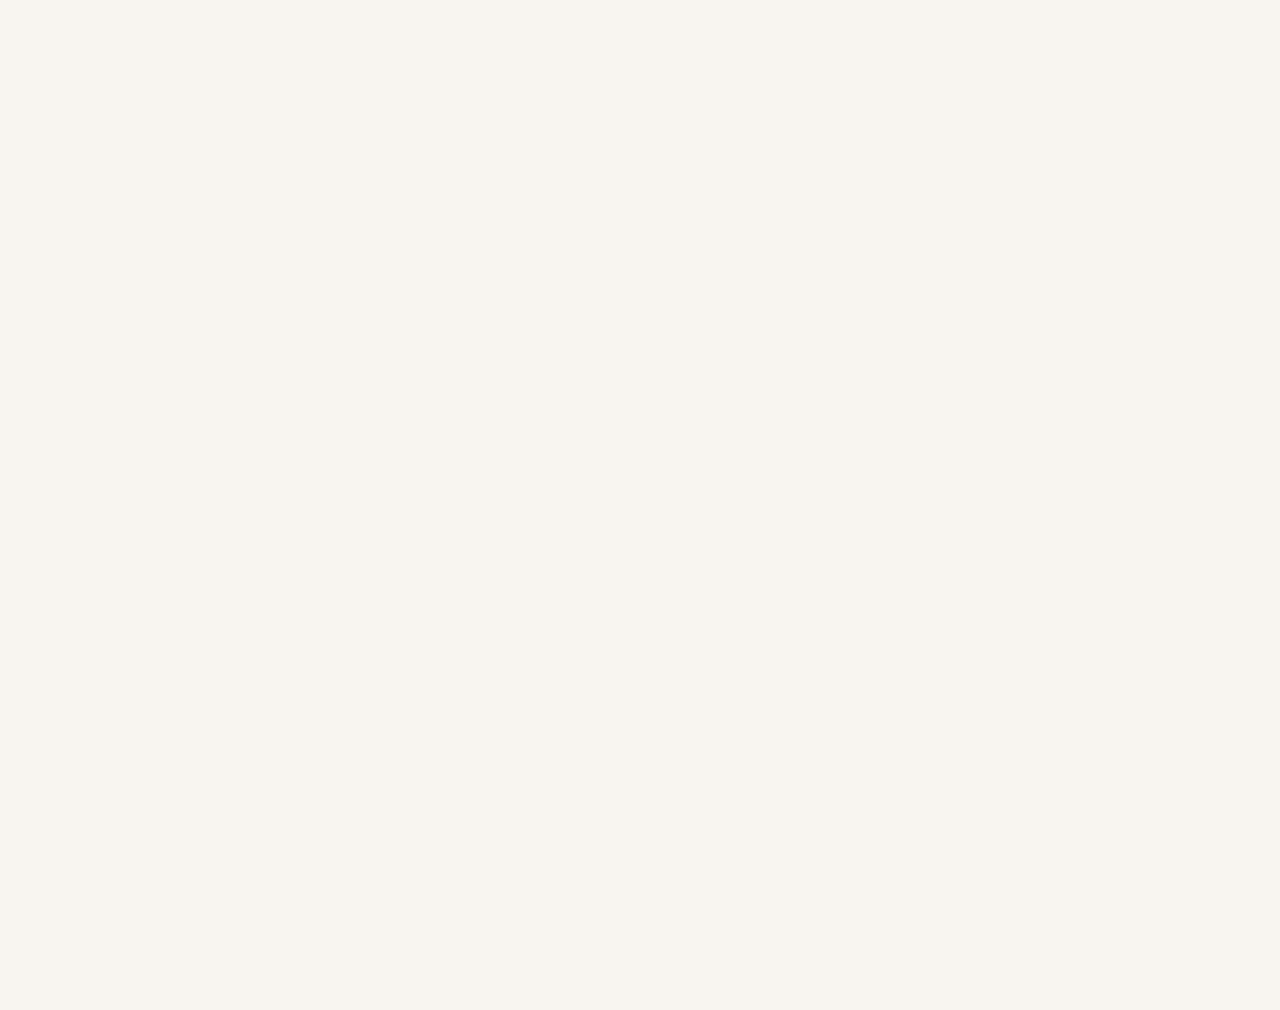
==== contact.html @ 57fdbea3 "added js features" ====
<!DOCTYPE html>
<html lang="en">
<head>
    <meta charset="UTF-8">
    <meta name="viewport" content="width=device-width, initial-scale=1.0">
    <meta name="description" content="Get in touch with Kelly Su through this contact page. Reach out for collaborations, inquiries, or to discuss her expertise in computer science and product management.">
    <link rel="stylesheet" href="styles.css">
    <title>Contact | Kelly Su</title>
</head>
<body>
    <header>
        <h1>Kelly Su</h1>
        <nav>
            <ul>
                <li><a href="index.html">About Me</a></li>
                <li><a href="projects.html">Projects</a></li>
                <li><a href="contact.html">Contact</a></li>
            </ul>
        </nav>
    </header>

    <main>
        <section id="contact">
            <h2>Contact Me</h2>
            <form id="contact-form" action="mailto:kellylsu@usc.edu" action="thank-you.html" method="POST">
                <label for="name">Name:</label>
                <input type="text" id="name" name="name" placeholder="Enter your name" required>

                <label for="email">Email:</label>
                <input type="email" id="email" name="email" placeholder="Enter your email" required>

                <label for="message">Message:</label>
                <textarea id="message" name="message" rows="5" placeholder="Write your message here" required></textarea>

                <button type="submit" class="learn-more-button">Send Message</button>
            </form>
            <div id="confirmation-message" class="hidden">
                <p>Thank you for reaching out! I will get back to you soon.</p>
            </div>
        </section>
    </main>
    <footer>
        <p>&copy; 2026 Kelly Su</p>
    </footer>

    <script src="shared.js"></script>
    <script>
        const form = document.getElementById('contact-form');
        const confirmationMessage = document.getElementById('confirmation-message');

        form.addEventListener('submit', function (event) {
            event.preventDefault();

            confirmationMessage.classList.remove('hidden');
            confirmationMessage.scrollIntoView({ behavior: 'smooth' });

            // reset the form after showing the message
            form.reset();
        });
    </script>
</body>
</html>
---- styles.css ----
@import url('https://fonts.googleapis.com/css2?family=EB+Garamond:ital,wght@0,400;0,500;0,600;0,700;1,400;1,500&display=swap');
@import url('https://fonts.googleapis.com/css2?family=Cormorant+Garamond:ital,wght@0,300;0,400;0,500;0,600;1,300;1,400&display=swap');

:root {
  --cream: #f7f5f0;
  --warm-white: #faf9f6;
  --sage: #b8c5b4;
  --sage-dark: #8fa589;
  --dusty-blue: #a8b8c8;
  --dusty-blue-light: #c5d1dd;
  --dusty-blue-dark: #7a92a8;
  --lavender: #c4b8d4;
  --lavender-light: #ddd5e8;
  --blush: #d4b8b8;
  --text-primary: #3a3a3a;
  --text-secondary: #6b6b6b;
  --text-light: #8a8a8a;
  --border: #e0ddd6;
  --card-bg: rgba(255, 255, 255, 0.7);
  --shadow-soft: 0 2px 20px rgba(0, 0, 0, 0.04);
  --shadow-hover: 0 8px 30px rgba(0, 0, 0, 0.08);
  --radius: 12px;
  --transition: 0.4s cubic-bezier(0.25, 0.46, 0.45, 0.94);
}

* {
  margin: 0;
  padding: 0;
  box-sizing: border-box;
}

html {
  scroll-behavior: smooth;
}

body {
  font-family: 'EB Garamond', 'Cormorant Garamond', Georgia, serif;
  background-color: var(--cream);
  color: var(--text-primary);
  line-height: 1.8;
  font-size: 17px;
  min-height: 100vh;
  position: relative;
  overflow-x: hidden;
}

/* Subtle grain texture overlay */
body::before {
  content: '';
  position: fixed;
  top: 0;
  left: 0;
  width: 100%;
  height: 100%;
  opacity: 0.03;
  background-image: url("data:image/svg+xml,%3Csvg viewBox='0 0 256 256' xmlns='http://www.w3.org/2000/svg'%3E%3Cfilter id='noise'%3E%3CfeTurbulence type='fractalNoise' baseFrequency='0.9' numOctaves='4' stitchTiles='stitch'/%3E%3C/filter%3E%3Crect width='100%25' height='100%25' filter='url(%23noise)'/%3E%3C/svg%3E");
  pointer-events: none;
  z-index: 999;
}

/* ─── Header ─── */
header {
  padding: 2.5rem 0 1.5rem;
  text-align: center;
  background: var(--dusty-blue);
  border-bottom: 1px solid var(--dusty-blue-dark);
  position: relative;
}

header h1 {
  font-family: 'Cormorant Garamond', 'EB Garamond', serif;
  font-size: 2rem;
  font-weight: 300;
  letter-spacing: 0.15em;
  color: white;
  margin-bottom: 1.2rem;
  text-transform: uppercase;
}

nav ul {
  list-style: none;
  display: flex;
  justify-content: center;
  gap: 0.5rem;
}

nav ul li a {
  text-decoration: none;
  color: rgba(255, 255, 255, 0.8);
  font-size: 0.85rem;
  letter-spacing: 0.12em;
  text-transform: uppercase;
  padding: 0.5rem 1.2rem;
  border-radius: 30px;
  transition: var(--transition);
  border: 1px solid transparent;
  font-family: 'EB Garamond', serif;
}

nav ul li a:hover {
  color: white;
  background-color: rgba(255, 255, 255, 0.15);
  border-color: rgba(255, 255, 255, 0.3);
}

/* ─── Main ─── */
main {
  max-width: 820px;
  margin: 0 auto;
  padding: 3.5rem 2rem 4rem;
}

/* ─── Welcome Section ─── */
#welcome {
  text-align: center;
  margin-bottom: 4rem;
  animation: fadeInUp 0.8s ease-out both;
}

#welcome h1 {
  font-family: 'Cormorant Garamond', serif;
  font-size: 2.4rem;
  font-weight: 300;
  color: var(--text-primary);
  margin-bottom: 1.5rem;
  line-height: 1.3;
}

#welcome p {
  font-size: 1.05rem;
  color: var(--text-secondary);
  max-width: 600px;
  margin: 0 auto;
  line-height: 1.9;
}

#profile-container {
  margin: 2.5rem 0;
}

#profile-pic {
  width: 200px;
  height: 200px;
  border-radius: 50%;
  object-fit: cover;
  border: 3px solid var(--dusty-blue-light);
  box-shadow: 0 4px 24px rgba(168, 184, 200, 0.25);
  transition: var(--transition);
}

#profile-pic:hover {
  transform: scale(1.05);
  box-shadow: 0 8px 32px rgba(168, 184, 200, 0.35);
}

/* ─── About Section ─── */
#about-me {
  background: var(--card-bg);
  backdrop-filter: blur(10px);
  border: 1px solid var(--border);
  border-radius: var(--radius);
  padding: 2.5rem;
  box-shadow: var(--shadow-soft);
  animation: fadeInUp 0.8s ease-out 0.2s both;
}

#about-me h2 {
  font-family: 'Cormorant Garamond', serif;
  font-size: 1.5rem;
  font-weight: 400;
  letter-spacing: 0.08em;
  color: var(--dusty-blue-dark);
  margin-bottom: 1.5rem;
  padding-bottom: 0.8rem;
  border-bottom: 1px solid var(--border);
  text-transform: uppercase;
}

#about-me p {
  color: var(--text-secondary);
  margin-bottom: 0.8rem;
  font-size: 1rem;
}

#about-me p:last-child {
  margin-bottom: 0;
}

#about-me p strong {
  color: var(--text-primary);
  font-weight: 600;
}

/* ─── Section Headings ─── */
section h1 {
  font-family: 'Cormorant Garamond', serif;
  font-size: 2.2rem;
  font-weight: 300;
  text-align: center;
  color: var(--text-primary);
  margin-bottom: 2.5rem;
  letter-spacing: 0.05em;
}

section h2 {
  font-family: 'Cormorant Garamond', serif;
  font-weight: 400;
  color: var(--dusty-blue-dark);
}

/* ─── Projects Cards ─── */
#projects {
  animation: fadeInUp 0.8s ease-out both;
  max-width: 1060px;
  margin: 0 auto;
}

.card-container {
  display: grid;
  grid-template-columns: repeat(2, 1fr);
  gap: 1.5rem;
  margin: 2rem 0 3.5rem;
  max-width: 780px;
  margin-left: auto;
  margin-right: auto;
}

.card {
  perspective: 1000px;
  width: 100%;
  height: 260px;
  cursor: pointer;
}

.card-inner {
  position: relative;
  width: 100%;
  height: 100%;
  transform-style: preserve-3d;
  transition: transform 0.7s cubic-bezier(0.25, 0.46, 0.45, 0.94);
}

.card.flipped .card-inner {
  transform: rotateY(180deg);
}

.card-front,
.card-back {
  position: absolute;
  width: 100%;
  height: 100%;
  backface-visibility: hidden;
  border-radius: var(--radius);
  border: 1px solid var(--border);
}

.card-front {
  background: var(--card-bg);
  backdrop-filter: blur(10px);
  display: flex;
  flex-direction: column;
  justify-content: center;
  align-items: center;
  padding: 1.5rem;
  box-shadow: var(--shadow-soft);
  transition: var(--transition);
}

.card:hover .card-front {
  box-shadow: var(--shadow-hover);
  transform: translateY(-4px);
}

.card-back {
  transform: rotateY(180deg);
  background: var(--warm-white);
  display: flex;
  justify-content: center;
  align-items: center;
  overflow: hidden;
  box-shadow: var(--shadow-soft);
  padding: 0.5rem;
  position: relative;
  transition: var(--transition);
}

.card:hover .card-back {
  box-shadow: var(--shadow-hover);
}

.card-back img {
  width: 100%;
  height: 100%;
  border-radius: 8px;
  object-fit: contain;
  cursor: zoom-in;
}

/* "Tap to zoom" hint on the back */
.card-back::after {
  content: 'tap image to zoom';
  position: absolute;
  bottom: 36px;
  left: 50%;
  transform: translateX(-50%);
  font-size: 0.65rem;
  letter-spacing: 0.1em;
  text-transform: uppercase;
  color: var(--text-light);
  background: rgba(255, 255, 255, 0.85);
  padding: 0.25rem 0.7rem;
  border-radius: 20px;
  opacity: 0;
  transition: opacity 0.3s ease;
  pointer-events: none;
  font-family: 'EB Garamond', serif;
}

.card:hover .card-back::after {
  opacity: 1;
}

/* Flip-back button on the back of the card */
.flip-back-btn {
  position: absolute;
  bottom: 8px;
  left: 50%;
  transform: translateX(-50%);
  font-family: 'EB Garamond', serif;
  font-size: 0.7rem;
  letter-spacing: 0.08em;
  text-transform: uppercase;
  color: var(--text-light);
  background: none;
  border: none;
  cursor: pointer;
  padding: 0.3rem 0.8rem;
  border-radius: 20px;
  transition: var(--transition);
  z-index: 2;
}

.flip-back-btn:hover {
  color: var(--text-primary);
  background: rgba(0, 0, 0, 0.05);
}

/* Multi-image card back (for mobile app screenshots) */
.card-back-multi {
  display: flex;
  flex-direction: row;
  align-items: center;
  justify-content: center;
  gap: 0.4rem;
  padding: 0.6rem;
}

.card-back-multi img {
  width: auto;
  height: 90%;
  max-width: 30%;
  object-fit: contain;
  border-radius: 6px;
  cursor: zoom-in;
  flex-shrink: 0;
}

.card h2 {
  font-family: 'Cormorant Garamond', serif;
  font-size: 1.15rem;
  font-weight: 500;
  color: var(--dusty-blue-dark);
  margin-bottom: 0.6rem;
  letter-spacing: 0.03em;
}

.card p {
  color: var(--text-light);
  font-size: 0.85rem;
  line-height: 1.6;
  text-align: center;
}

/* "Click to flip" hint on the front */
.card-front::after {
  content: 'click to flip';
  position: absolute;
  bottom: 10px;
  font-size: 0.65rem;
  letter-spacing: 0.1em;
  text-transform: uppercase;
  color: var(--text-light);
  opacity: 0;
  transition: opacity 0.3s ease;
}

.card:hover .card-front::after {
  opacity: 0.6;
}

/* ─── Lightbox / Zoom Overlay ─── */
.lightbox-overlay {
  position: fixed;
  top: 0;
  left: 0;
  width: 100%;
  height: 100%;
  background: rgba(0, 0, 0, 0.7);
  backdrop-filter: blur(6px);
  display: flex;
  justify-content: center;
  align-items: center;
  z-index: 1000;
  cursor: pointer;
  opacity: 0;
  animation: lightboxFadeIn 0.3s ease forwards;
}

.lightbox-overlay img {
  max-width: 90vw;
  max-height: 88vh;
  border-radius: var(--radius);
  box-shadow: 0 16px 60px rgba(0, 0, 0, 0.4);
  object-fit: contain;
  cursor: default;
}

.lightbox-hint {
  position: absolute;
  bottom: 1.5rem;
  left: 50%;
  transform: translateX(-50%);
  color: rgba(255, 255, 255, 0.6);
  font-family: 'EB Garamond', serif;
  font-size: 0.8rem;
  letter-spacing: 0.1em;
  text-transform: uppercase;
  pointer-events: none;
}

@keyframes lightboxFadeIn {
  from { opacity: 0; }
  to { opacity: 1; }
}

/* ─── Weather Demo ─── */
#weather-demo {
  margin-top: 3rem;
  text-align: center;
  animation: fadeInUp 0.8s ease-out 0.3s both;
}

#weather-demo h2 {
  font-size: 1.3rem;
  letter-spacing: 0.08em;
  text-transform: uppercase;
  margin-bottom: 1.5rem;
}

#weather-demo video {
  max-width: 100%;
  border-radius: var(--radius);
  border: 1px solid var(--border);
  box-shadow: var(--shadow-soft);
}

#weather-demo p {
  color: var(--text-light);
  font-size: 0.95rem;
  margin-top: 1rem;
  max-width: 600px;
  margin-left: auto;
  margin-right: auto;
}

/* ─── Contact Form ─── */
#contact {
  animation: fadeInUp 0.8s ease-out both;
}

#contact h2 {
  text-align: center;
  font-size: 1.5rem;
  letter-spacing: 0.08em;
  text-transform: uppercase;
  margin-bottom: 2rem;
}

#contact-form {
  max-width: 560px;
  margin: 0 auto;
  padding: 2.5rem;
  background: var(--card-bg);
  backdrop-filter: blur(10px);
  border: 1px solid var(--border);
  border-radius: var(--radius);
  box-shadow: var(--shadow-soft);
}

#contact-form label {
  display: block;
  font-size: 0.8rem;
  letter-spacing: 0.1em;
  text-transform: uppercase;
  color: var(--text-light);
  margin-bottom: 0.4rem;
  margin-top: 1.2rem;
  font-family: 'EB Garamond', serif;
}

#contact-form label:first-of-type {
  margin-top: 0;
}

#contact-form input,
#contact-form textarea {
  width: 100%;
  padding: 0.8rem 1rem;
  border: 1px solid var(--border);
  border-radius: 8px;
  font-size: 1rem;
  font-family: 'EB Garamond', serif;
  background: var(--warm-white);
  color: var(--text-primary);
  transition: var(--transition);
  outline: none;
}

#contact-form input:focus,
#contact-form textarea:focus {
  border-color: var(--dusty-blue);
  box-shadow: 0 0 0 3px rgba(168, 184, 200, 0.15);
}

#contact-form input::placeholder,
#contact-form textarea::placeholder {
  color: var(--text-light);
  font-style: italic;
}

#contact-form textarea {
  resize: vertical;
  min-height: 120px;
}

#contact-form button {
  display: block;
  width: 100%;
  padding: 0.85rem;
  margin-top: 1.8rem;
  background: var(--dusty-blue);
  color: white;
  font-family: 'EB Garamond', serif;
  font-size: 0.85rem;
  font-weight: 500;
  letter-spacing: 0.12em;
  text-transform: uppercase;
  border: none;
  border-radius: 8px;
  cursor: pointer;
  transition: var(--transition);
}

#contact-form button:hover {
  background: var(--dusty-blue-dark);
  transform: translateY(-1px);
  box-shadow: 0 4px 16px rgba(122, 146, 168, 0.25);
}

#confirmation-message {
  max-width: 560px;
  margin: 1.5rem auto 0;
  padding: 1.2rem;
  background: rgba(184, 197, 180, 0.15);
  border: 1px solid var(--sage);
  border-radius: 8px;
  color: var(--sage-dark);
  font-size: 0.95rem;
  text-align: center;
  display: none;
}

#confirmation-message:not(.hidden) {
  display: block;
}

/* ─── Footer ─── */
footer {
  text-align: center;
  padding: 2rem;
  color: var(--text-light);
  font-size: 0.8rem;
  letter-spacing: 0.08em;
  border-top: 1px solid var(--border);
  margin-top: 2rem;
}

/* ─── Animations ─── */
@keyframes fadeInUp {
  from {
    opacity: 0;
    transform: translateY(20px);
  }
  to {
    opacity: 1;
    transform: translateY(0);
  }
}

/* ─── Responsive ─── */
@media (max-width: 767px) {
  body {
    font-size: 15px;
  }

  header h1 {
    font-size: 1.5rem;
    letter-spacing: 0.1em;
  }

  nav ul {
    gap: 0.2rem;
  }

  nav ul li a {
    font-size: 0.75rem;
    padding: 0.4rem 0.8rem;
  }

  main {
    padding: 2.5rem 1.2rem 3rem;
  }

  #welcome h1 {
    font-size: 1.8rem;
  }

  .card-container {
    grid-template-columns: 1fr;
    max-width: 380px;
  }

  .card {
    height: 240px;
  }

  #contact-form {
    padding: 1.8rem;
  }
}

@media (min-width: 768px) and (max-width: 991px) {
  .card {
    height: 240px;
  }
}

/* ─── Selection color ─── */
::selection {
  background: var(--dusty-blue-light);
  color: var(--text-primary);
}

/* ─── Scrollbar ─── */
::-webkit-scrollbar {
  width: 6px;
}

::-webkit-scrollbar-track {
  background: var(--cream);
}

::-webkit-scrollbar-thumb {
  background: var(--dusty-blue-light);
  border-radius: 3px;
}

::-webkit-scrollbar-thumb:hover {
  background: var(--dusty-blue);
}

/* ═══════════════════════════════════════════
   NEW FEATURES
   ═══════════════════════════════════════════ */

/* ─── Page Transitions ─── */
body {
  opacity: 0;
  transition: opacity 0.4s ease;
}

body.page-loaded {
  opacity: 1;
}

body.page-leaving {
  opacity: 0;
  transition: opacity 0.3s ease;
}

/* ─── Typewriter ─── */
.greeting-text {
  font-family: 'EB Garamond', serif;
  font-size: 1rem;
  color: var(--text-light);
  letter-spacing: 0.06em;
  margin-bottom: 0.3rem;
}

.typewriter-text {
  font-family: 'Cormorant Garamond', serif;
  font-size: 2.8rem;
  font-weight: 300;
  color: var(--text-primary);
  line-height: 1.3;
  min-height: 1.3em;
  border-right: 2px solid var(--dusty-blue);
  padding-right: 4px;
  animation: blink-caret 0.8s step-end infinite;
  display: inline-block;
}

.typewriter-text.typing-done {
  border-right-color: transparent;
  animation: none;
}

@keyframes blink-caret {
  50% { border-right-color: transparent; }
}

.welcome-subtitle {
  font-family: 'EB Garamond', serif;
  font-size: 1.05rem;
  color: var(--text-secondary);
  margin-top: 1rem;
  letter-spacing: 0.03em;
  opacity: 0;
  animation: fadeInUp 0.8s ease-out 2s forwards;
}

/* ─── Skills Marquee ─── */
.marquee-wrapper {
  overflow: hidden;
  padding: 1.5rem 0;
  margin: 1rem 0 2.5rem;
  position: relative;
}

/* Fade edges */
.marquee-wrapper::before,
.marquee-wrapper::after {
  content: '';
  position: absolute;
  top: 0;
  bottom: 0;
  width: 80px;
  z-index: 2;
  pointer-events: none;
}

.marquee-wrapper::before {
  left: 0;
  background: linear-gradient(to right, var(--cream), transparent);
}

.marquee-wrapper::after {
  right: 0;
  background: linear-gradient(to left, var(--cream), transparent);
}

.marquee-track {
  display: flex;
  gap: 0.8rem;
  animation: marquee-scroll 35s linear infinite;
  width: max-content;
}

.marquee-wrapper:hover .marquee-track {
  animation-play-state: paused;
}

.marquee-pill {
  flex-shrink: 0;
  padding: 0.4rem 1rem;
  background: var(--card-bg);
  border: 1px solid var(--border);
  border-radius: 30px;
  font-family: 'EB Garamond', serif;
  font-size: 0.85rem;
  color: var(--text-secondary);
  letter-spacing: 0.04em;
  white-space: nowrap;
  transition: var(--transition);
}

.marquee-pill:hover {
  background: var(--dusty-blue-light);
  color: var(--text-primary);
  border-color: var(--dusty-blue);
}

@keyframes marquee-scroll {
  0% { transform: translateX(0); }
  100% { transform: translateX(-50%); }
}

/* ─── Custom Cursor ─── */
.custom-cursor {
  width: 32px;
  height: 32px;
  border: 1.5px solid var(--dusty-blue);
  border-radius: 50%;
  position: fixed;
  top: 0;
  left: 0;
  transform: translate(-50%, -50%);
  pointer-events: none;
  z-index: 9999;
  transition: width 0.25s ease, height 0.25s ease, border-color 0.25s ease, background 0.25s ease;
  mix-blend-mode: exclusion;
}

.custom-cursor.cursor-hover {
  width: 48px;
  height: 48px;
  border-color: var(--dusty-blue-dark);
  background: rgba(168, 184, 200, 0.08);
}

.custom-cursor-dot {
  width: 5px;
  height: 5px;
  background: var(--dusty-blue-dark);
  border-radius: 50%;
  position: fixed;
  top: 0;
  left: 0;
  transform: translate(-50%, -50%);
  pointer-events: none;
  z-index: 10000;
}

/* Hide default cursor when custom cursor is active */
@media (pointer: fine) {
  body, a, button, .card, input, textarea {
    cursor: none !important;
  }
}

/* ─── Scroll Fade-In ─── */
.scroll-fade {
  opacity: 0;
  transform: translateY(24px);
  transition: opacity 0.7s ease, transform 0.7s ease;
}

.scroll-fade.scroll-visible {
  opacity: 1;
  transform: translateY(0);
}

/* ─── Responsive additions ─── */
@media (max-width: 767px) {
  .typewriter-text {
    font-size: 2rem;
  }

  .marquee-wrapper::before,
  .marquee-wrapper::after {
    width: 40px;
  }

  /* Disable custom cursor on mobile */
  .custom-cursor,
  .custom-cursor-dot {
    display: none !important;
  }
}
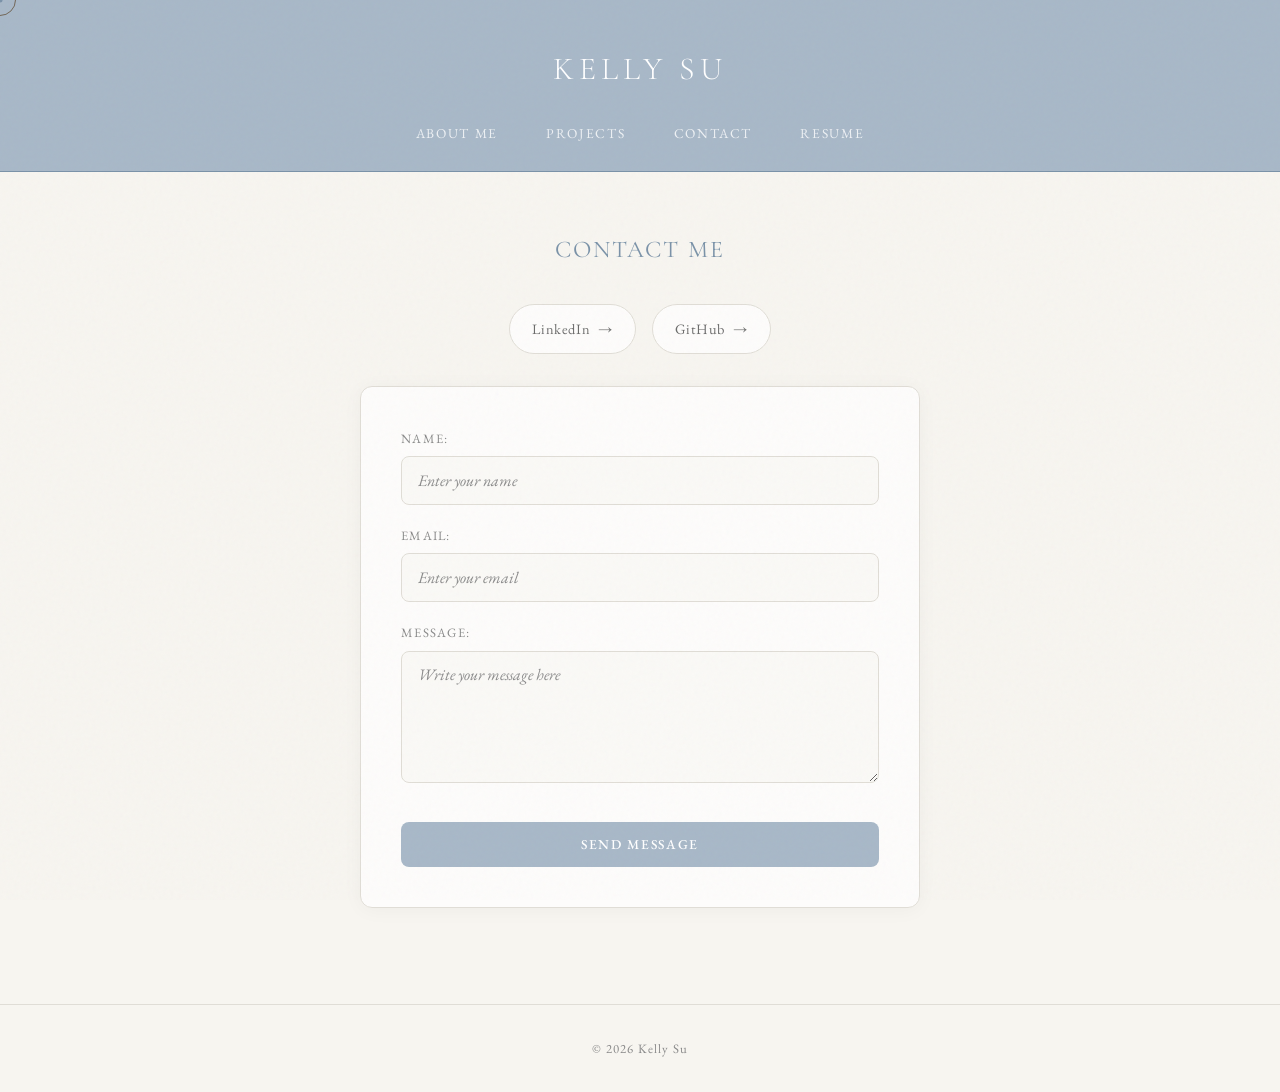
==== commit 63931ad4: "fixed blank screen error, added project roles/tech stacks, added project card" ====
--- a/contact.html
+++ b/contact.html
@@ -15,6 +15,7 @@
                 <li><a href="index.html">About Me</a></li>
                 <li><a href="projects.html">Projects</a></li>
                 <li><a href="contact.html">Contact</a></li>
+                <li><a href="resume.pdf" target="_blank">Resume</a></li>
             </ul>
         </nav>
     </header>
@@ -22,7 +23,17 @@
     <main>
         <section id="contact">
             <h2>Contact Me</h2>
-            <form id="contact-form" action="mailto:kellylsu@usc.edu" action="thank-you.html" method="POST">
+            <div class="contact-links">
+                <a href="www.linkedin.com/in/kellylsu" target="_blank" class="contact-link">
+                    <span class="contact-link-label">LinkedIn</span>
+                    <span class="contact-link-arrow">&rarr;</span>
+                </a>
+                <a href="https://github.com/kelly-su" target="_blank" class="contact-link">
+                    <span class="contact-link-label">GitHub</span>
+                    <span class="contact-link-arrow">&rarr;</span>
+                </a>
+            </div>
+            <form id="contact-form" action="mailto:kelly-su@outlook.com" action="thank-you.html" method="POST">
                 <label for="name">Name:</label>
                 <input type="text" id="name" name="name" placeholder="Enter your name" required>
 
@@ -43,7 +54,7 @@
         <p>&copy; 2026 Kelly Su</p>
     </footer>
 
-    <script src="shared.js"></script>
+    <script src="site.js"></script>
     <script>
         const form = document.getElementById('contact-form');
         const confirmationMessage = document.getElementById('confirmation-message');
--- a/styles.css
+++ b/styles.css
@@ -381,6 +381,14 @@
   text-align: center;
 }
 
+.card-meta {
+  font-size: 0.75rem;
+  color: var(--dusty-blue-dark);
+  margin-top: 0.5rem;
+  font-style: italic;
+  line-height: 1.5;
+}
+
 /* "Click to flip" hint on the front */
 .card-front::after {
   content: 'click to flip';
@@ -584,6 +592,44 @@
   display: block;
 }
 
+/* ─── Contact Links ─── */
+.contact-links {
+  display: flex;
+  justify-content: center;
+  gap: 1rem;
+  margin-bottom: 2rem;
+}
+
+.contact-link {
+  display: flex;
+  align-items: center;
+  gap: 0.5rem;
+  padding: 0.7rem 1.4rem;
+  background: var(--card-bg);
+  border: 1px solid var(--border);
+  border-radius: 30px;
+  text-decoration: none;
+  color: var(--text-secondary);
+  font-family: 'EB Garamond', serif;
+  font-size: 0.9rem;
+  letter-spacing: 0.04em;
+  transition: var(--transition);
+}
+
+.contact-link:hover {
+  background: var(--dusty-blue-light);
+  color: var(--text-primary);
+  border-color: var(--dusty-blue);
+}
+
+.contact-link-arrow {
+  transition: transform 0.3s ease;
+}
+
+.contact-link:hover .contact-link-arrow {
+  transform: translateX(3px);
+}
+
 /* ─── Footer ─── */
 footer {
   text-align: center;
@@ -687,10 +733,17 @@
 body {
   opacity: 0;
   transition: opacity 0.4s ease;
+  animation: fallback-show 0s 0.5s forwards;
+}
+
+/* Safety net: if JS never adds page-loaded, show the page after 0.5s anyway */
+@keyframes fallback-show {
+  to { opacity: 1; }
 }
 
 body.page-loaded {
   opacity: 1;
+  animation: none;
 }
 
 body.page-leaving {
@@ -848,18 +901,6 @@
   }
 }
 
-/* ─── Scroll Fade-In ─── */
-.scroll-fade {
-  opacity: 0;
-  transform: translateY(24px);
-  transition: opacity 0.7s ease, transform 0.7s ease;
-}
-
-.scroll-fade.scroll-visible {
-  opacity: 1;
-  transform: translateY(0);
-}
-
 /* ─── Responsive additions ─── */
 @media (max-width: 767px) {
   .typewriter-text {
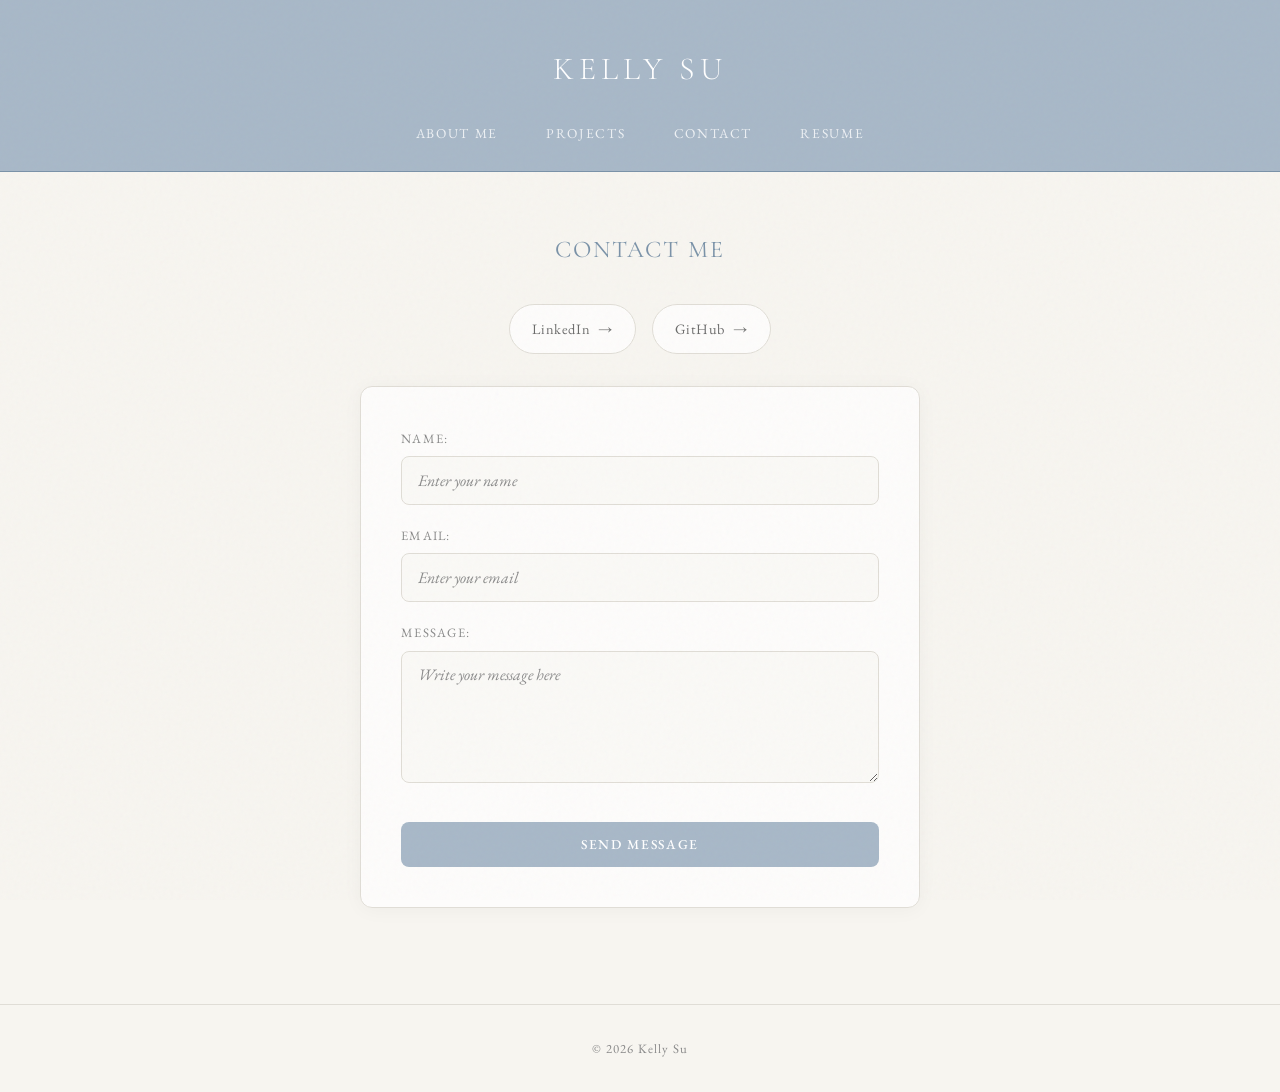
==== commit da253e44: "removed custom cursor, fixed resume redirect and other URLs" ====
--- a/contact.html
+++ b/contact.html
@@ -24,7 +24,7 @@
         <section id="contact">
             <h2>Contact Me</h2>
             <div class="contact-links">
-                <a href="www.linkedin.com/in/kellylsu" target="_blank" class="contact-link">
+                <a href="https://linkedin.com/in/kellylsu" target="_blank" class="contact-link">
                     <span class="contact-link-label">LinkedIn</span>
                     <span class="contact-link-arrow">&rarr;</span>
                 </a>
--- a/styles.css
+++ b/styles.css
@@ -858,49 +858,6 @@
   100% { transform: translateX(-50%); }
 }
 
-/* ─── Custom Cursor ─── */
-.custom-cursor {
-  width: 32px;
-  height: 32px;
-  border: 1.5px solid var(--dusty-blue);
-  border-radius: 50%;
-  position: fixed;
-  top: 0;
-  left: 0;
-  transform: translate(-50%, -50%);
-  pointer-events: none;
-  z-index: 9999;
-  transition: width 0.25s ease, height 0.25s ease, border-color 0.25s ease, background 0.25s ease;
-  mix-blend-mode: exclusion;
-}
-
-.custom-cursor.cursor-hover {
-  width: 48px;
-  height: 48px;
-  border-color: var(--dusty-blue-dark);
-  background: rgba(168, 184, 200, 0.08);
-}
-
-.custom-cursor-dot {
-  width: 5px;
-  height: 5px;
-  background: var(--dusty-blue-dark);
-  border-radius: 50%;
-  position: fixed;
-  top: 0;
-  left: 0;
-  transform: translate(-50%, -50%);
-  pointer-events: none;
-  z-index: 10000;
-}
-
-/* Hide default cursor when custom cursor is active */
-@media (pointer: fine) {
-  body, a, button, .card, input, textarea {
-    cursor: none !important;
-  }
-}
-
 /* ─── Responsive additions ─── */
 @media (max-width: 767px) {
   .typewriter-text {
@@ -911,10 +868,4 @@
   .marquee-wrapper::after {
     width: 40px;
   }
-
-  /* Disable custom cursor on mobile */
-  .custom-cursor,
-  .custom-cursor-dot {
-    display: none !important;
-  }
 }
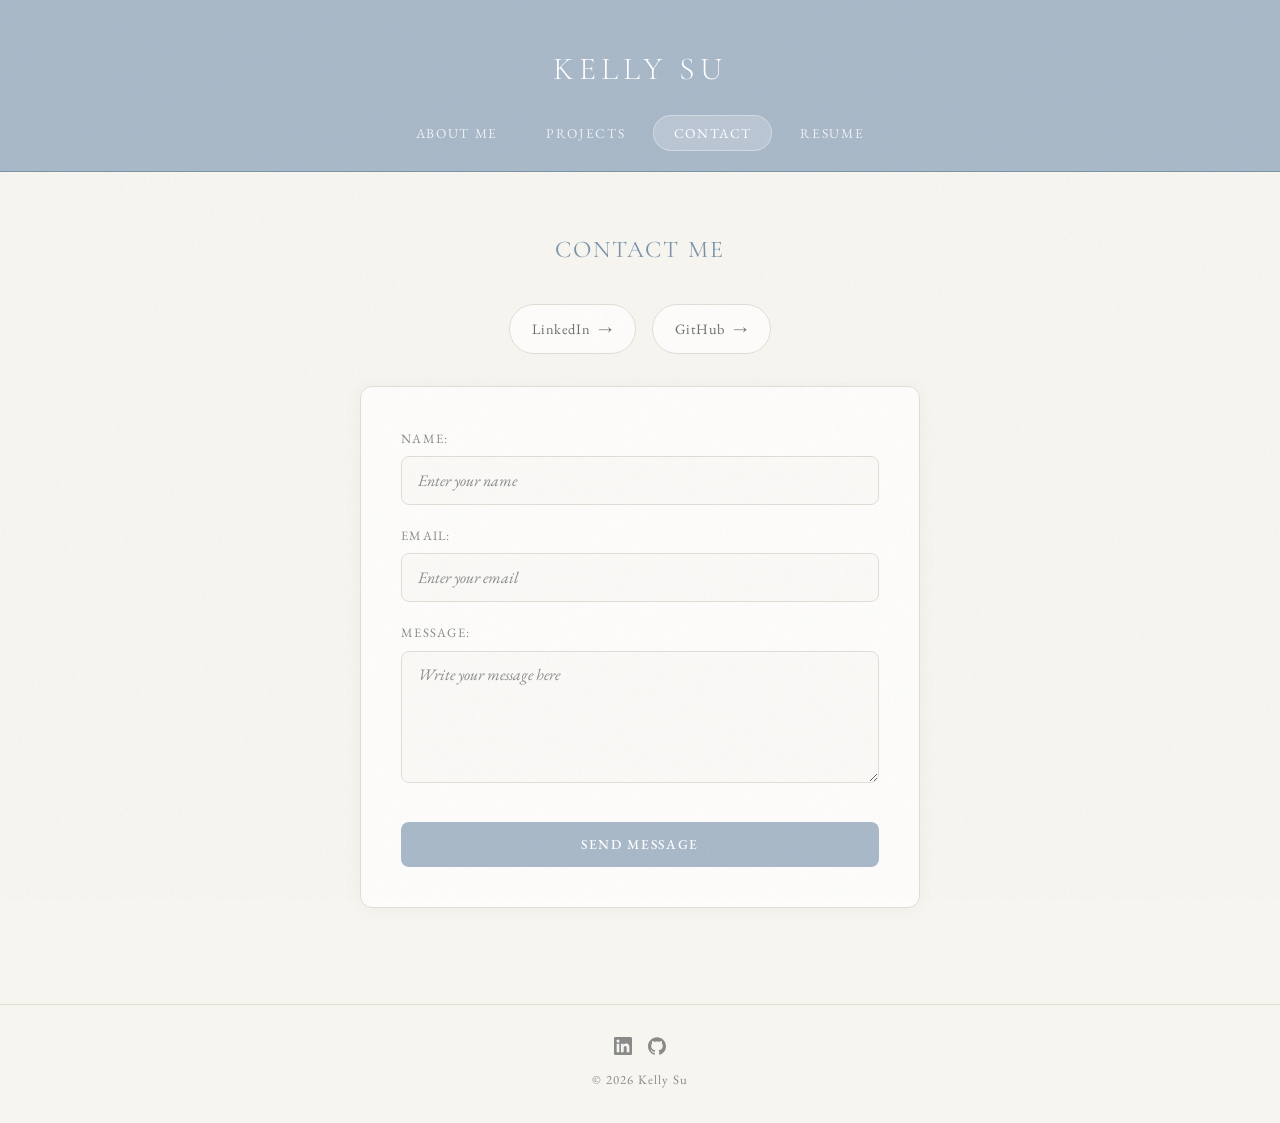
==== commit 678047d1: "added minor ui additions, added webdev projects link and updated socials" ====
--- a/contact.html
+++ b/contact.html
@@ -5,6 +5,8 @@
     <meta name="viewport" content="width=device-width, initial-scale=1.0">
     <meta name="description" content="Get in touch with Kelly Su through this contact page. Reach out for collaborations, inquiries, or to discuss her expertise in computer science and product management.">
     <link rel="stylesheet" href="styles.css">
+    <link rel="icon" href="favicon.ico" type="image/x-icon">
+    <link rel="apple-touch-icon" href="favicon.png">
     <title>Contact | Kelly Su</title>
 </head>
 <body>
@@ -14,7 +16,7 @@
             <ul>
                 <li><a href="index.html">About Me</a></li>
                 <li><a href="projects.html">Projects</a></li>
-                <li><a href="contact.html">Contact</a></li>
+                <li><a href="contact.html" class="nav-active">Contact</a></li>
                 <li><a href="resume.pdf" target="_blank">Resume</a></li>
             </ul>
         </nav>
@@ -24,16 +26,16 @@
         <section id="contact">
             <h2>Contact Me</h2>
             <div class="contact-links">
-                <a href="https://linkedin.com/in/kellylsu" target="_blank" class="contact-link">
+                <a href="YOUR_LINKEDIN_URL" target="_blank" class="contact-link">
                     <span class="contact-link-label">LinkedIn</span>
                     <span class="contact-link-arrow">&rarr;</span>
                 </a>
-                <a href="https://github.com/kelly-su" target="_blank" class="contact-link">
+                <a href="YOUR_GITHUB_URL" target="_blank" class="contact-link">
                     <span class="contact-link-label">GitHub</span>
                     <span class="contact-link-arrow">&rarr;</span>
                 </a>
             </div>
-            <form id="contact-form" action="mailto:kelly-su@outlook.com" action="thank-you.html" method="POST">
+            <form id="contact-form" action="mailto:kellylsu@usc.edu" action="thank-you.html" method="POST">
                 <label for="name">Name:</label>
                 <input type="text" id="name" name="name" placeholder="Enter your name" required>
 
@@ -51,6 +53,14 @@
         </section>
     </main>
     <footer>
+        <div class="footer-social">
+            <a href="https://www.linkedin.com/in/kellylsu/" target="_blank" aria-label="LinkedIn">
+                <svg width="18" height="18" viewBox="0 0 24 24" fill="currentColor"><path d="M20.447 20.452h-3.554v-5.569c0-1.328-.027-3.037-1.852-3.037-1.853 0-2.136 1.445-2.136 2.939v5.667H9.351V9h3.414v1.561h.046c.477-.9 1.637-1.85 3.37-1.85 3.601 0 4.267 2.37 4.267 5.455v6.286zM5.337 7.433a2.062 2.062 0 01-2.063-2.065 2.064 2.064 0 112.063 2.065zm1.782 13.019H3.555V9h3.564v11.452zM22.225 0H1.771C.792 0 0 .774 0 1.729v20.542C0 23.227.792 24 1.771 24h20.451C23.2 24 24 23.227 24 22.271V1.729C24 .774 23.2 0 22.222 0h.003z"/></svg>
+            </a>
+            <a href="https://github.com/kelly-su" target="_blank" aria-label="GitHub">
+                <svg width="18" height="18" viewBox="0 0 24 24" fill="currentColor"><path d="M12 .297c-6.63 0-12 5.373-12 12 0 5.303 3.438 9.8 8.205 11.385.6.113.82-.258.82-.577 0-.285-.01-1.04-.015-2.04-3.338.724-4.042-1.61-4.042-1.61C4.422 18.07 3.633 17.7 3.633 17.7c-1.087-.744.084-.729.084-.729 1.205.084 1.838 1.236 1.838 1.236 1.07 1.835 2.809 1.305 3.495.998.108-.776.417-1.305.76-1.605-2.665-.3-5.466-1.332-5.466-5.93 0-1.31.465-2.38 1.235-3.22-.135-.303-.54-1.523.105-3.176 0 0 1.005-.322 3.3 1.23.96-.267 1.98-.399 3-.405 1.02.006 2.04.138 3 .405 2.28-1.552 3.285-1.23 3.285-1.23.645 1.653.24 2.873.12 3.176.765.84 1.23 1.91 1.23 3.22 0 4.61-2.805 5.625-5.475 5.92.42.36.81 1.096.81 2.22 0 1.606-.015 2.896-.015 3.286 0 .315.21.69.825.57C20.565 22.092 24 17.592 24 12.297c0-6.627-5.373-12-12-12"/></svg>
+            </a>
+        </div>
         <p>&copy; 2026 Kelly Su</p>
     </footer>
 
--- a/styles.css
+++ b/styles.css
@@ -103,6 +103,12 @@
   border-color: rgba(255, 255, 255, 0.3);
 }
 
+nav ul li a.nav-active {
+  color: white;
+  background-color: rgba(255, 255, 255, 0.2);
+  border-color: rgba(255, 255, 255, 0.35);
+}
+
 /* ─── Main ─── */
 main {
   max-width: 820px;
@@ -323,26 +329,28 @@
 /* Flip-back button on the back of the card */
 .flip-back-btn {
   position: absolute;
-  bottom: 8px;
-  left: 50%;
-  transform: translateX(-50%);
-  font-family: 'EB Garamond', serif;
-  font-size: 0.7rem;
-  letter-spacing: 0.08em;
-  text-transform: uppercase;
+  bottom: 6px;
+  left: 6px;
+  font-size: 0.85rem;
   color: var(--text-light);
-  background: none;
-  border: none;
+  background: rgba(255, 255, 255, 0.9);
+  border: 1px solid var(--border);
   cursor: pointer;
-  padding: 0.3rem 0.8rem;
-  border-radius: 20px;
+  width: 26px;
+  height: 26px;
+  border-radius: 50%;
+  display: flex;
+  align-items: center;
+  justify-content: center;
   transition: var(--transition);
   z-index: 2;
+  box-shadow: 0 1px 4px rgba(0, 0, 0, 0.06);
 }
 
 .flip-back-btn:hover {
   color: var(--text-primary);
-  background: rgba(0, 0, 0, 0.05);
+  background: var(--dusty-blue-light);
+  border-color: var(--dusty-blue);
 }
 
 /* Multi-image card back (for mobile app screenshots) */
@@ -641,6 +649,50 @@
   margin-top: 2rem;
 }
 
+.footer-social {
+  display: flex;
+  justify-content: center;
+  gap: 1rem;
+  margin-bottom: 0.8rem;
+}
+
+.footer-social a {
+  color: var(--text-light);
+  transition: var(--transition);
+  display: flex;
+  align-items: center;
+}
+
+.footer-social a:hover {
+  color: var(--dusty-blue-dark);
+  transform: translateY(-2px);
+}
+
+/* ─── More Projects Link ─── */
+.more-projects {
+  text-align: center;
+  margin: 2.5rem 0 1rem;
+}
+
+.more-projects-link {
+  display: inline-block;
+  padding: 0.7rem 1.8rem;
+  font-family: 'EB Garamond', serif;
+  font-size: 0.9rem;
+  letter-spacing: 0.06em;
+  color: var(--dusty-blue-dark);
+  text-decoration: none;
+  border: 1px solid var(--dusty-blue-light);
+  border-radius: 30px;
+  transition: var(--transition);
+}
+
+.more-projects-link:hover {
+  background: var(--dusty-blue-light);
+  color: var(--text-primary);
+  border-color: var(--dusty-blue);
+}
+
 /* ─── Animations ─── */
 @keyframes fadeInUp {
   from {
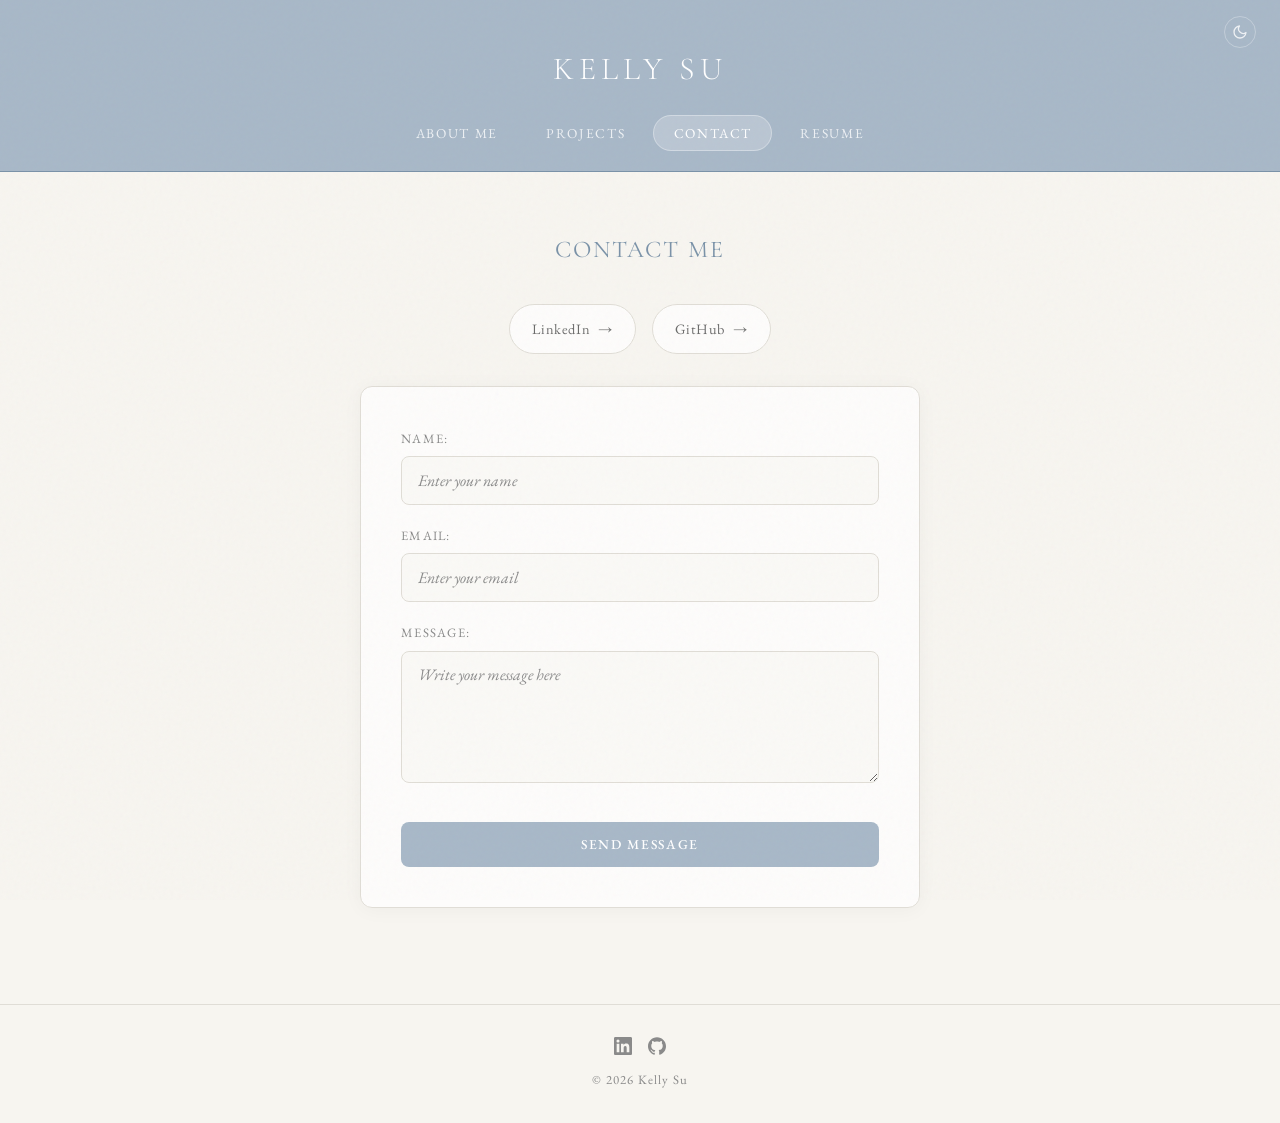
==== commit 68579445: "added dark mode option, removed page transitions and other minor fixes" ====
--- a/contact.html
+++ b/contact.html
@@ -11,6 +11,7 @@
 </head>
 <body>
     <header>
+        <button class="theme-toggle" aria-label="Toggle dark mode"><svg viewBox="0 0 24 24"><path d="M21 12.79A9 9 0 1 1 11.21 3 7 7 0 0 0 21 12.79z"/></svg></button>
         <h1>Kelly Su</h1>
         <nav>
             <ul>
@@ -26,11 +27,11 @@
         <section id="contact">
             <h2>Contact Me</h2>
             <div class="contact-links">
-                <a href="YOUR_LINKEDIN_URL" target="_blank" class="contact-link">
+                <a href="https://www.linkedin.com/in/kellylsu/" target="_blank" class="contact-link">
                     <span class="contact-link-label">LinkedIn</span>
                     <span class="contact-link-arrow">&rarr;</span>
                 </a>
-                <a href="YOUR_GITHUB_URL" target="_blank" class="contact-link">
+                <a href="https://github.com/kelly-su" target="_blank" class="contact-link">
                     <span class="contact-link-label">GitHub</span>
                     <span class="contact-link-arrow">&rarr;</span>
                 </a>
--- a/styles.css
+++ b/styles.css
@@ -21,6 +21,27 @@
   --shadow-hover: 0 8px 30px rgba(0, 0, 0, 0.08);
   --radius: 12px;
   --transition: 0.4s cubic-bezier(0.25, 0.46, 0.45, 0.94);
+  --header-bg: #a8b8c8;
+  --header-border: #7a92a8;
+}
+
+[data-theme="dark"] {
+  --cream: #1a1a2e;
+  --warm-white: #1e1e32;
+  --sage: #5a6e56;
+  --sage-dark: #6b8265;
+  --dusty-blue: #4a6178;
+  --dusty-blue-light: #3a4f63;
+  --dusty-blue-dark: #8aa4bc;
+  --text-primary: #e0ddd6;
+  --text-secondary: #a8a4a0;
+  --text-light: #7a7672;
+  --border: #2e2e42;
+  --card-bg: rgba(30, 30, 50, 0.7);
+  --shadow-soft: 0 2px 20px rgba(0, 0, 0, 0.2);
+  --shadow-hover: 0 8px 30px rgba(0, 0, 0, 0.3);
+  --header-bg: #1e2a38;
+  --header-border: #2a3a4a;
 }
 
 * {
@@ -62,8 +83,8 @@
 header {
   padding: 2.5rem 0 1.5rem;
   text-align: center;
-  background: var(--dusty-blue);
-  border-bottom: 1px solid var(--dusty-blue-dark);
+  background: var(--header-bg);
+  border-bottom: 1px solid var(--header-border);
   position: relative;
 }
 
@@ -781,28 +802,6 @@
    NEW FEATURES
    ═══════════════════════════════════════════ */
 
-/* ─── Page Transitions ─── */
-body {
-  opacity: 0;
-  transition: opacity 0.4s ease;
-  animation: fallback-show 0s 0.5s forwards;
-}
-
-/* Safety net: if JS never adds page-loaded, show the page after 0.5s anyway */
-@keyframes fallback-show {
-  to { opacity: 1; }
-}
-
-body.page-loaded {
-  opacity: 1;
-  animation: none;
-}
-
-body.page-leaving {
-  opacity: 0;
-  transition: opacity 0.3s ease;
-}
-
 /* ─── Typewriter ─── */
 .greeting-text {
   font-family: 'EB Garamond', serif;
@@ -910,6 +909,69 @@
   100% { transform: translateX(-50%); }
 }
 
+/* ─── Dark Mode Toggle ─── */
+.theme-toggle {
+  position: absolute;
+  top: 1rem;
+  right: 1.5rem;
+  background: none;
+  border: 1px solid rgba(255, 255, 255, 0.3);
+  border-radius: 50%;
+  width: 32px;
+  height: 32px;
+  display: flex;
+  align-items: center;
+  justify-content: center;
+  cursor: pointer;
+  color: rgba(255, 255, 255, 0.8);
+  transition: var(--transition);
+  padding: 0;
+}
+
+.theme-toggle svg {
+  width: 16px;
+  height: 16px;
+  fill: none;
+  stroke: currentColor;
+  stroke-width: 2;
+  stroke-linecap: round;
+  stroke-linejoin: round;
+}
+
+.theme-toggle:hover {
+  background: rgba(255, 255, 255, 0.15);
+  color: white;
+  border-color: rgba(255, 255, 255, 0.5);
+}
+
+/* Dark mode scrollbar */
+[data-theme="dark"] ::-webkit-scrollbar-track {
+  background: var(--cream);
+}
+
+[data-theme="dark"] ::-webkit-scrollbar-thumb {
+  background: var(--dusty-blue);
+}
+
+[data-theme="dark"] ::-webkit-scrollbar-thumb:hover {
+  background: var(--dusty-blue-dark);
+}
+
+/* Dark mode grain overlay adjustment */
+[data-theme="dark"] body::before {
+  opacity: 0.02;
+}
+
+/* Dark mode profile pic border */
+[data-theme="dark"] #profile-pic {
+  border-color: var(--dusty-blue);
+}
+
+/* Dark mode card back images */
+[data-theme="dark"] .card-back {
+  background: var(--warm-white);
+}
+
 /* ─── Responsive additions ─── */
 @media (max-width: 767px) {
   .typewriter-text {
@@ -920,4 +982,11 @@
   .marquee-wrapper::after {
     width: 40px;
   }
+
+  .theme-toggle {
+    right: 0.8rem;
+    width: 32px;
+    height: 32px;
+    font-size: 0.95rem;
+  }
 }
